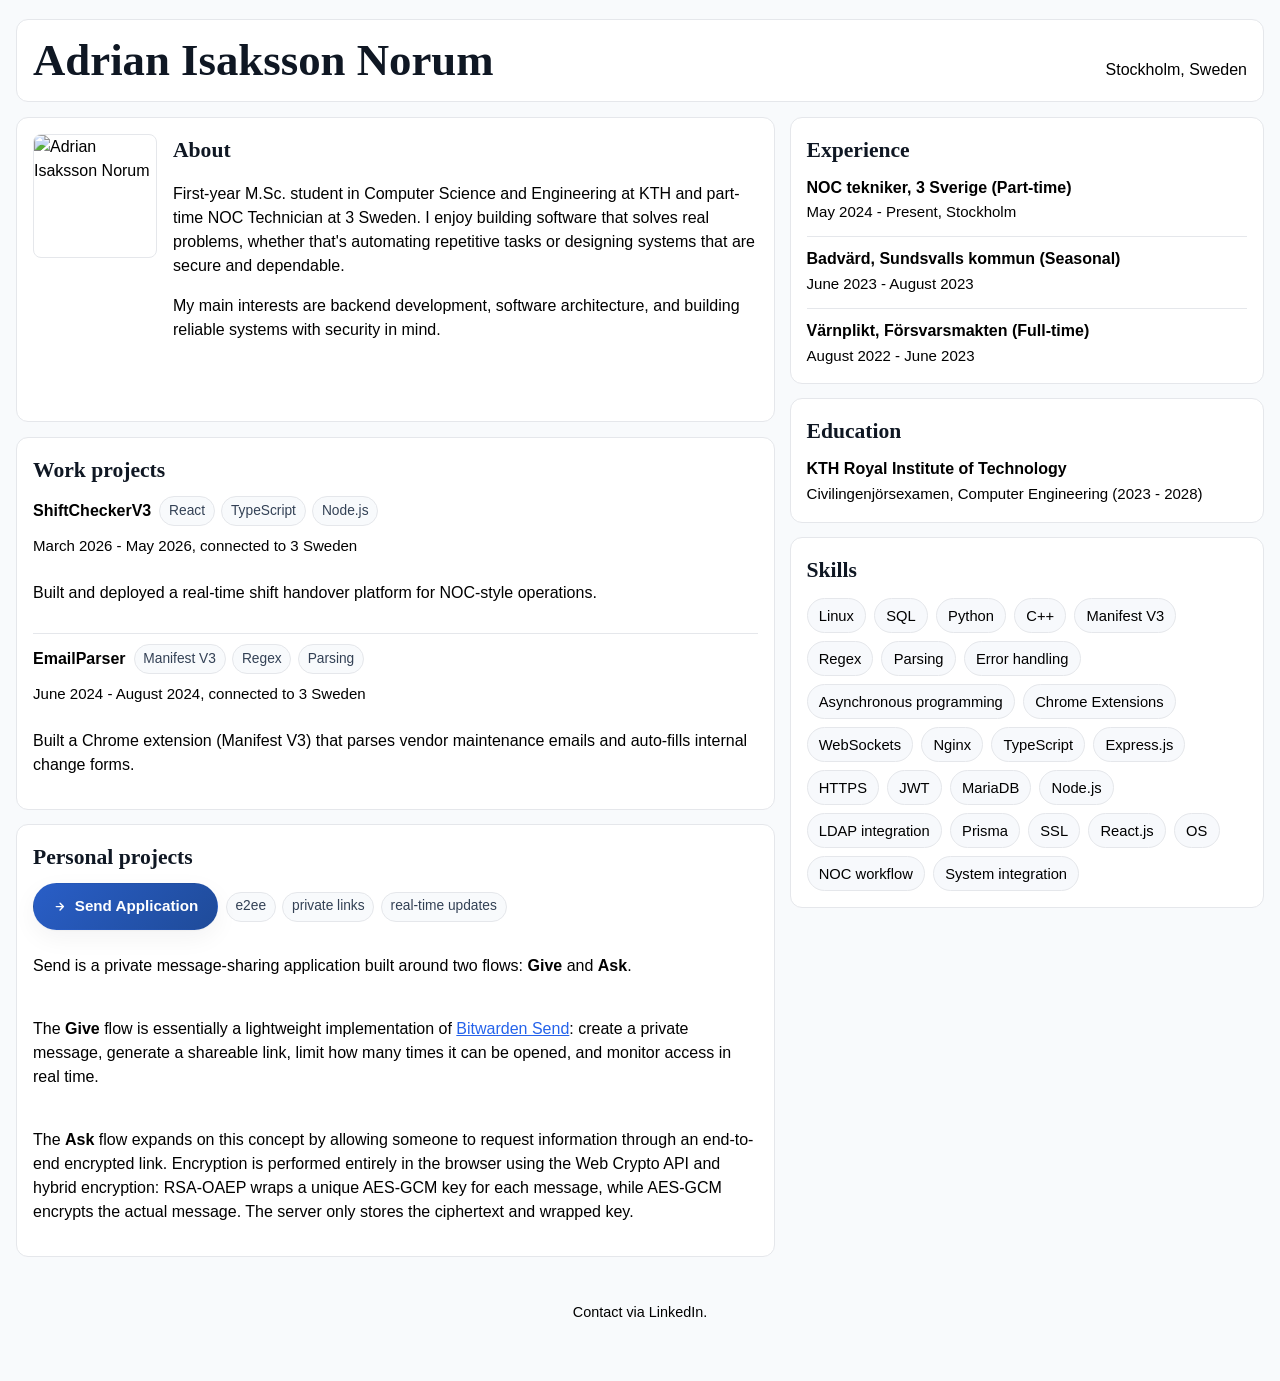
==== landingpage/html/index.html @ bd1caf1e "Icon to clarify clickability of send app" ====
<!doctype html>
<html lang="en">

<head>
    <meta charset="utf-8">
    <meta name="viewport" content="width=device-width, initial-scale=1">
    <title>Adrian Isaksson Norum | Portfolio</title>
    <meta name="description"
        content="Portfolio for Adrian Isaksson Norum, Computer Engineering student at KTH and part-time NOC technician in Stockholm.">
    <link rel="stylesheet" href="styles.css">
</head>

<body>
    <div class="wrap">
        <header class="card header">
            <h1>Adrian Isaksson Norum</h1>
            <p class="subtitle">Stockholm, Sweden</p>
        </header>

        <main class="main-grid">
            <section>
                <article class="card intro">
                    <img src="image.jpeg" alt="Adrian Isaksson Norum">
                    <div>
                        <h2>About</h2>
                        <p>
                            First-year M.Sc. student in Computer Science and Engineering at KTH and part-time NOC
                            Technician at 3 Sweden. I enjoy building software that solves real problems, whether that's
                            automating repetitive tasks or designing systems that are secure and dependable.
                        </p>
                        <p>
                            My main interests are backend development, software architecture, and building reliable
                            systems with security in mind.
                        </p>
                        <div class="links">

                            <a class="btn" href="https://www.linkedin.com/in/adrian-isaksson-norum-4ab1a9296/">
                                <svg xmlns="http://www.w3.org/2000/svg" width="16" height="16" fill="currentColor"
                                    class="bi bi-linkedin" viewBox="0 0 16 16">
                                    <path
                                        d="M0 1.146C0 .513.526 0 1.175 0h13.65C15.474 0 16 .513 16 1.146v13.708c0 .633-.526 1.146-1.175 1.146H1.175C.526 16 0 15.487 0 14.854zm4.943 12.248V6.169H2.542v7.225zm-1.2-8.212c.837 0 1.358-.554 1.358-1.248-.015-.709-.52-1.248-1.342-1.248S2.4 3.226 2.4 3.934c0 .694.521 1.248 1.327 1.248zm4.908 8.212V9.359c0-.216.016-.432.08-.586.173-.431.568-.878 1.232-.878.869 0 1.216.662 1.216 1.634v3.865h2.401V9.25c0-2.22-1.184-3.252-2.764-3.252-1.274 0-1.845.7-2.165 1.193v.025h-.016l.016-.025V6.169h-2.4c.03.678 0 7.225 0 7.225z" />
                                </svg>
                                LinkedIn
                            </a>
                            <a class="btn" href="https://github.com/Mastermetarn">
                                <svg xmlns="http://www.w3.org/2000/svg" width="16" height="16" fill="currentColor"
                                    class="bi bi-github" viewBox="0 0 16 16">
                                    <path
                                        d="M8 0C3.58 0 0 3.58 0 8c0 3.54 2.29 6.53 5.47 7.59.4.07.55-.17.55-.38 0-.19-.01-.82-.01-1.49-2.01.37-2.53-.49-2.69-.94-.09-.23-.48-.94-.82-1.13-.28-.15-.68-.52-.01-.53.63-.01 1.08.58 1.23.82.72 1.21 1.87.87 2.33.66.07-.52.28-.87.51-1.07-1.78-.2-3.64-.89-3.64-3.95 0-.87.31-1.59.82-2.15-.08-.2-.36-1.02.08-2.12 0 0 .67-.21 2.2.82.64-.18 1.32-.27 2-.27s1.36.09 2 .27c1.53-1.04 2.2-.82 2.2-.82.44 1.1.16 1.92.08 2.12.51.56.82 1.27.82 2.15 0 3.07-1.87 3.75-3.65 3.95.29.25.54.73.54 1.48 0 1.07-.01 1.93-.01 2.2 0 .21.15.46.55.38A8.01 8.01 0 0 0 16 8c0-4.42-3.58-8-8-8" />
                                </svg>
                                GitHub
                            </a>
                        </div>
                    </div>
                </article>

                <article class="card">
                    <h2>Work projects</h2>
                    <ul class="list">
                        <li>
                            <div class="project">
                                <div class="project-head">
                                    <p class="role project-name">ShiftCheckerV3</p>
                                    <div class="project-skills">
                                        <span class="project-skill">React</span>
                                        <span class="project-skill">TypeScript</span>
                                        <span class="project-skill">Node.js</span>
                                    </div>
                                </div>
                                <p class="meta">March 2026 - May 2026, connected to 3 Sweden</p>
                                <p>
                                    Built and deployed a real-time shift handover platform for NOC-style operations.
                                </p>
                            </div>
                        </li>
                        <li>
                            <div class="project">
                                <div class="project-head">
                                    <p class="role project-name">EmailParser</p>
                                    <div class="project-skills">
                                        <span class="project-skill">Manifest V3</span>
                                        <span class="project-skill">Regex</span>
                                        <span class="project-skill">Parsing</span>
                                    </div>
                                </div>
                                <p class="meta">June 2024 - August 2024, connected to 3 Sweden</p>
                                <p>
                                    Built a Chrome extension (Manifest V3) that parses vendor maintenance emails and
                                    auto-fills internal change forms.
                                </p>
                            </div>
                        </li>
                    </ul>
                </article>

                <article class="card">
                    <h2>Personal projects</h2>
                    <ul class="list">
                        <li>
                            <div class="project">
                                <div class="project-head">
                                    <!-- <p class="role project-name">Send application</p> -->
                                    <a class="btn primary" href="/send">
                                        <svg class="icon" xmlns="http://www.w3.org/2000/svg" viewBox="0 0 16 16" aria-hidden="true" focusable="false">
                                            <path d="M4.5 8h7M8.5 4.5L12 8l-3.5 3.5" stroke="currentColor" stroke-width="1.5" stroke-linecap="round" stroke-linejoin="round" fill="none" />
                                        </svg>
                                        Send Application
                                    </a>
                                    <div class="project-skills">
                                        <span class="project-skill">e2ee</span>
                                        <span class="project-skill">private links</span>
                                        <span class="project-skill">real-time updates</span>
                                    </div>
                                </div>

                                <p>
                                    Send is a private message-sharing application built around two flows:
                                    <strong>Give</strong> and <strong>Ask</strong>.
                                </p>

                                <p>
                                    The <strong>Give</strong> flow is essentially a lightweight implementation of
                                    <a href="https://bitwarden.com/products/send/" target="_blank"
                                        rel="noopener noreferrer">Bitwarden Send</a>:
                                    create a private message, generate a shareable link, limit how many times it can
                                    be opened, and monitor access in real time.
                                </p>

                                <p>
                                    The <strong>Ask</strong> flow expands on this concept by allowing someone to
                                    request information through an end-to-end encrypted link. Encryption is performed
                                    entirely in the browser using the Web Crypto API and hybrid encryption:
                                    RSA-OAEP wraps a unique AES-GCM key for each message, while AES-GCM encrypts
                                    the actual message. The server only stores the ciphertext and wrapped key.
                                </p>

                            </div>

                        </li>

                    </ul>
                </article>
            </section>

            <aside>
                <article class="card">
                    <h2>Experience</h2>
                    <ul class="list">
                        <li>
                            <p class="role">NOC tekniker, 3 Sverige (Part-time)</p>
                            <p class="meta">May 2024 - Present, Stockholm</p>
                        </li>
                        <li>
                            <p class="role">Badvärd, Sundsvalls kommun (Seasonal)</p>
                            <p class="meta">June 2023 - August 2023</p>
                        </li>
                        <li>
                            <p class="role">Värnplikt, Försvarsmakten (Full-time)</p>
                            <p class="meta">August 2022 - June 2023</p>
                        </li>
                    </ul>
                </article>

                <article class="card">
                    <h2>Education</h2>
                    <p class="role">KTH Royal Institute of Technology</p>
                    <p class="meta">Civilingenjörsexamen, Computer Engineering (2023 - 2028)</p>
                </article>

                <article class="card">
                    <h2>Skills</h2>
                    <div class="skills">
                        <span class="skill">Linux</span>
                        <span class="skill">SQL</span>
                        <span class="skill">Python</span>
                        <span class="skill">C++</span>
                        <span class="skill">Manifest V3</span>
                        <span class="skill">Regex</span>
                        <span class="skill">Parsing</span>
                        <span class="skill">Error handling</span>
                        <span class="skill">Asynchronous programming</span>
                        <span class="skill">Chrome Extensions</span>
                        <span class="skill">WebSockets</span>
                        <span class="skill">Nginx</span>
                        <span class="skill">TypeScript</span>
                        <span class="skill">Express.js</span>
                        <span class="skill">HTTPS</span>
                        <span class="skill">JWT</span>
                        <span class="skill">MariaDB</span>
                        <span class="skill">Node.js</span>
                        <span class="skill">LDAP integration</span>
                        <span class="skill">Prisma</span>
                        <span class="skill">SSL</span>
                        <span class="skill">React.js</span>
                        <span class="skill">OS</span>
                        <span class="skill">NOC workflow</span>
                        <span class="skill">System integration</span>
                    </div>
                </article>
            </aside>
        </main>

        <footer>
            <p>
                Contact via LinkedIn.
            </p>
        </footer>
    </div>
</body>

</html>
---- landingpage/html/styles.css ----
:root {
    --accent: #2563eb;      /* nicer blue */
    --line: #e5e7eb;
    --card: #ffffff;
    --bg: #f8fafc;
}

* {
    box-sizing: border-box;
}

html,
body {
    margin: 0;
    padding: 0;
    background: var(--bg);
    color: var(--text);
}

body {
    font-family: "Source Sans 3", "Trebuchet MS", sans-serif;
    line-height: 1.5;
    min-height: 100vh;
    background: var(--bg);
    color: var(--text);
}

a {
    color: var(--accent);
}

.wrap {
    max-width: var(--max-width);
    margin: 1.2rem auto 2.2rem;
    padding: 0 1rem;
}

.card {
    background: var(--card);
    border: 1px solid var(--line);
    border-radius: 12px;
    padding: 1rem;
    margin-bottom: 0.9rem;
}

.header {
    display: flex;
    justify-content: space-between;
    align-items: baseline;
    gap: 0.8rem;
    flex-wrap: wrap;
}

h1,
h2,
h3 {
    font-family: "Alegreya", Georgia, serif;
    margin: 0;
    color: #0f1723;
}

h1 {
    font-size: clamp(1.8rem, 4.2vw, 2.8rem);
    line-height: 1.1;
}

h2 {
    font-size: 1.35rem;
    margin-bottom: 0.6rem;
}

.subtitle {
    margin: 0.35rem 0 0;
    color: var(--muted);
    font-size: 1rem;
}

.main-grid {
    display: grid;
    grid-template-columns: 1.6fr 1fr;
    gap: 0.9rem;
}

.intro {
    display: grid;
    grid-template-columns: 124px 1fr;
    gap: 1rem;
    align-items: start;
}

.intro img {
    width: 124px;
    height: 124px;
    object-fit: cover;
    border-radius: 8px;
    border: 1px solid var(--line);
}

.links {
    margin-top: 0.9rem;
    display: flex;
    flex-wrap: wrap;
    gap: 0.6rem;
}

.btn {
    display: inline-flex;
    align-items: center;
    justify-content: center;
    gap: 0.45rem;

    padding: 0.7rem 1.15rem;

    border: 1px solid rgba(31, 75, 153, 0.12);
    border-radius: 999px;

    background: rgba(255, 255, 255, 0.75);
    backdrop-filter: blur(10px);

    color: #10213f;
    text-decoration: none;
    font-weight: 600;
    font-size: 0.95rem;

    transition:
        background 180ms ease,
        border-color 180ms ease,
        transform 180ms ease,
        box-shadow 180ms ease,
        color 180ms ease;

    box-shadow:
        0 1px 2px rgba(15, 23, 42, 0.04),
        0 8px 24px rgba(15, 23, 42, 0.05);
}

.btn:hover,
.btn:focus-visible {
    transform: translateY(-2px);

    background: #fff;
    border-color: rgba(31, 75, 153, 0.25);

    box-shadow:
        0 4px 12px rgba(15, 23, 42, 0.08),
        0 14px 30px rgba(31, 75, 153, 0.12);
}

.btn:active {
    transform: translateY(0);
}

.btn.primary {
    background: linear-gradient(135deg, #295ec7, #1f4b99);
    color: white;
    border-color: transparent;
}

.btn.primary:hover,
.btn.primary:focus-visible {
    background: linear-gradient(135deg, #3368d3, #2756b4);
}

/* icon inside buttons */
.btn .icon {
    width: 1em;
    height: 1em;
    display: inline-block;
    vertical-align: middle;
    flex: 0 0 auto;
}


.list {
    list-style: none;
    margin: 0;
    padding: 0;
    display: grid;
    gap: 0.75rem;
}

.list li {
    border-top: 1px solid var(--line);
    padding-top: 0.65rem;
}

.list li:first-child {
    border-top: 0;
    padding-top: 0;
}

.project {
    display: grid;
    gap: 0.45rem;
}

.project-head {
    display: flex;
    flex-wrap: wrap;
    align-items: center;
    gap: 0.5rem;
}

.project-name {
    font-weight: 700;
}

.role {
    font-weight: 700;
    margin: 0;
}

.meta {
    margin: 0.1rem 0 0;
    color: var(--muted);
    font-size: 0.94rem;
}

.project-skills {
    display: flex;
    flex-wrap: wrap;
    gap: 0.4rem;
}

.project-skill {
    display: inline-flex;
    align-items: center;
    padding: 0.24rem 0.55rem;
    border-radius: 999px;
    border: 1px solid var(--line);
    background: #f8fafc;
    font-size: 0.86rem;
    color: #334155;
}

.send-cta {
    display: inline-flex;
    align-items: center;
    gap: 0.45rem;
    padding: 0.8rem 1rem;
    border-radius: 999px;
    border: 1px solid #0f3d91;
    background: linear-gradient(135deg, #1f4b99, #0f3d91);
    color: #fff;
    text-decoration: none;
    font-weight: 700;
    box-shadow: 0 10px 20px rgba(15, 61, 145, 0.2);
}

.send-cta:hover,
.send-cta:focus-visible {
    filter: brightness(1.05);
}

.send-skills {
    margin: 0;
    color: var(--muted);
}

.skills-group {
    margin-top: 0.75rem;
}

.skills-group:first-of-type {
    margin-top: 0;
}

.skills-group h3 {
    font-size: 1rem;
    margin-bottom: 0.35rem;
}

.skills-group ul {
    margin: 0;
    padding-left: 1.1rem;
}

.skills-group li {
    margin: 0.18rem 0;
}

.skills {
    display: flex;
    flex-wrap: wrap;
    gap: 0.5rem;
    margin-top: 0.75rem;
}

.skill {
    display: inline-flex;
    align-items: center;
    padding: 0.34rem 0.7rem;
    border: 1px solid var(--line);
    border-radius: 999px;
    background: #f7f9fc;
    font-size: 0.92rem;
}

footer {
    color: var(--muted);
    font-size: 0.9rem;
    text-align: center;
    padding: 1rem 0 0.5rem;
}

@media (max-width: 840px) {
    .main-grid {
        grid-template-columns: 1fr;
    }

    .intro {
        grid-template-columns: 1fr;
    }

    .intro img {
        width: 100%;
        max-width: 220px;
        height: auto;
    }
}
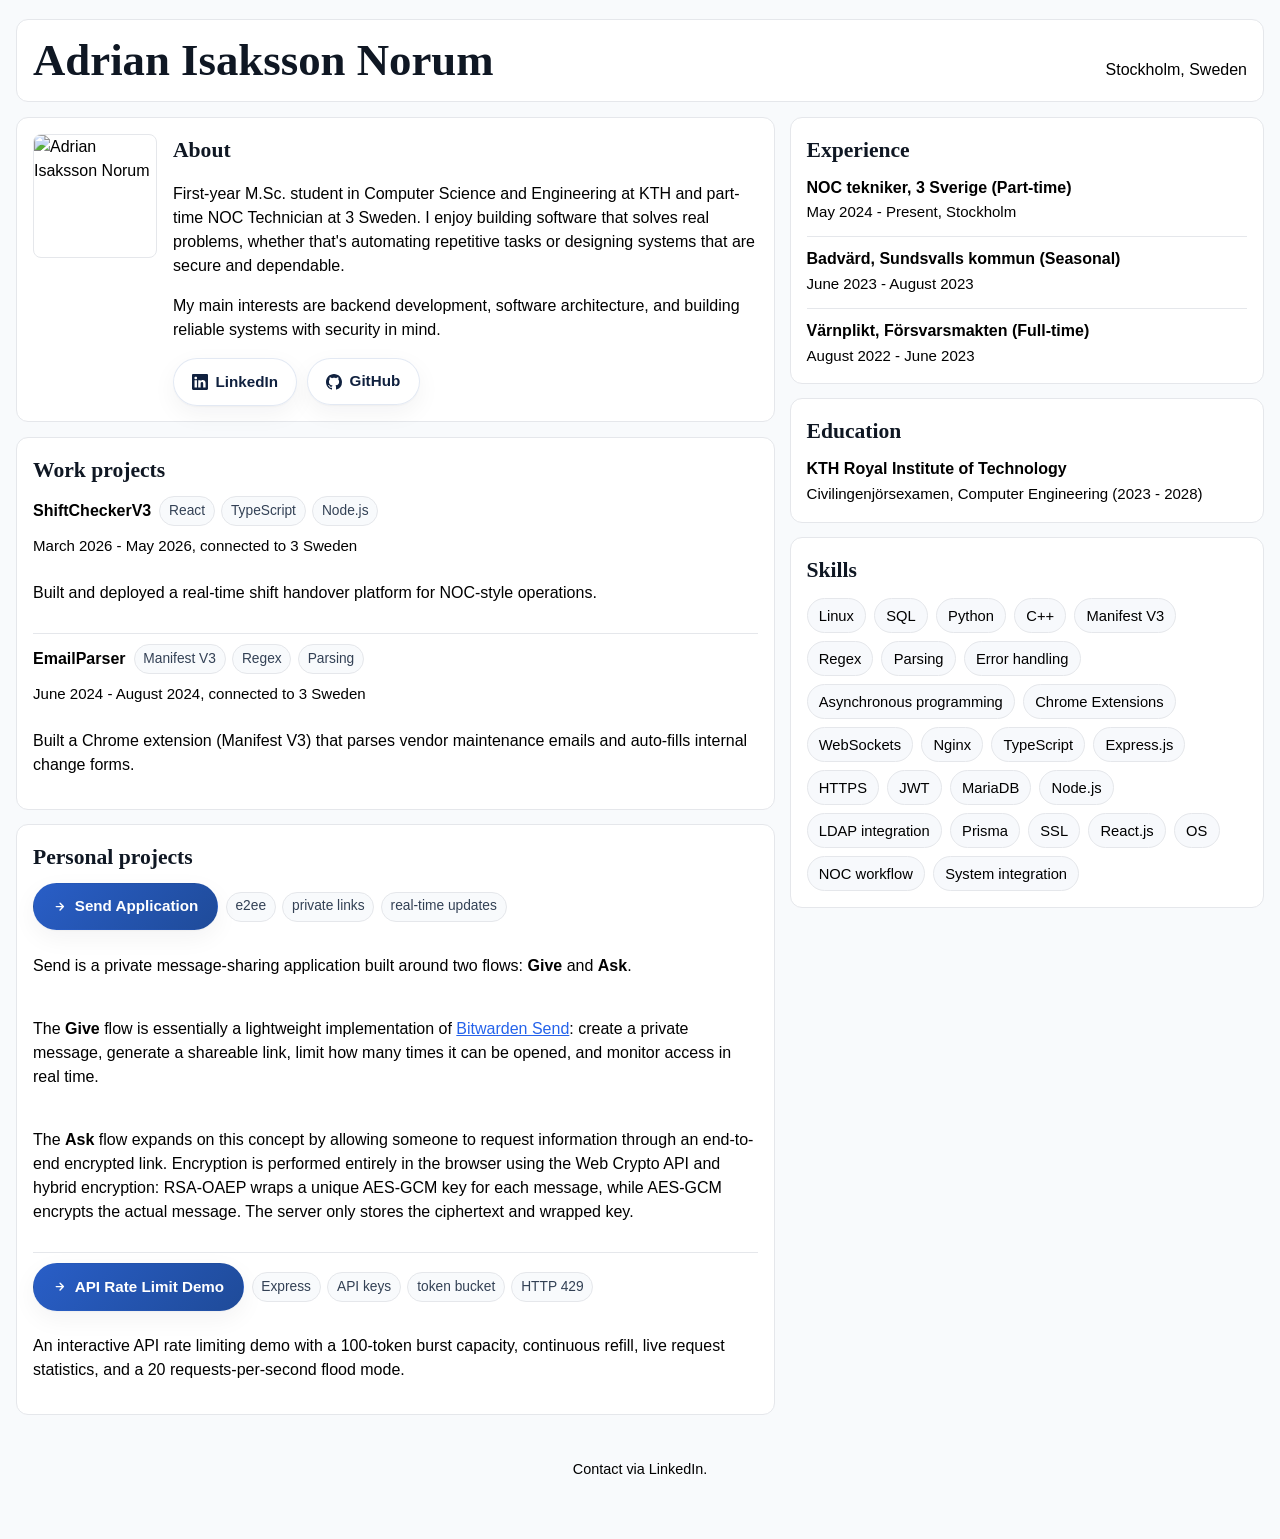
==== commit 8edb7d86: "La till rate limit demo, samt local docker config" ====
--- a/landingpage/html/index.html
+++ b/landingpage/html/index.html
@@ -136,6 +136,31 @@
 
                             </div>
 
+                        </li>
+
+                        <li>
+                            <div class="project">
+                                <div class="project-head">
+                                    <a class="btn primary" href="/rate-limit/">
+                                        <svg class="icon" xmlns="http://www.w3.org/2000/svg" viewBox="0 0 16 16" aria-hidden="true" focusable="false">
+                                            <path d="M4.5 8h7M8.5 4.5L12 8l-3.5 3.5" stroke="currentColor" stroke-width="1.5" stroke-linecap="round" stroke-linejoin="round" fill="none" />
+                                        </svg>
+                                        API Rate Limit Demo
+                                    </a>
+                                    <div class="project-skills">
+                                        <span class="project-skill">Express</span>
+                                        <span class="project-skill">API keys</span>
+                                        <span class="project-skill">token bucket</span>
+                                        <span class="project-skill">HTTP 429</span>
+                                    </div>
+                                </div>
+
+                                <p>
+                                    An interactive API rate limiting demo with a 100-token burst capacity,
+                                    continuous refill, live request statistics, and a 20 requests-per-second
+                                    flood mode.
+                                </p>
+                            </div>
                         </li>
 
                     </ul>
@@ -208,4 +233,4 @@
     </div>
 </body>
 
-</html>+</html>
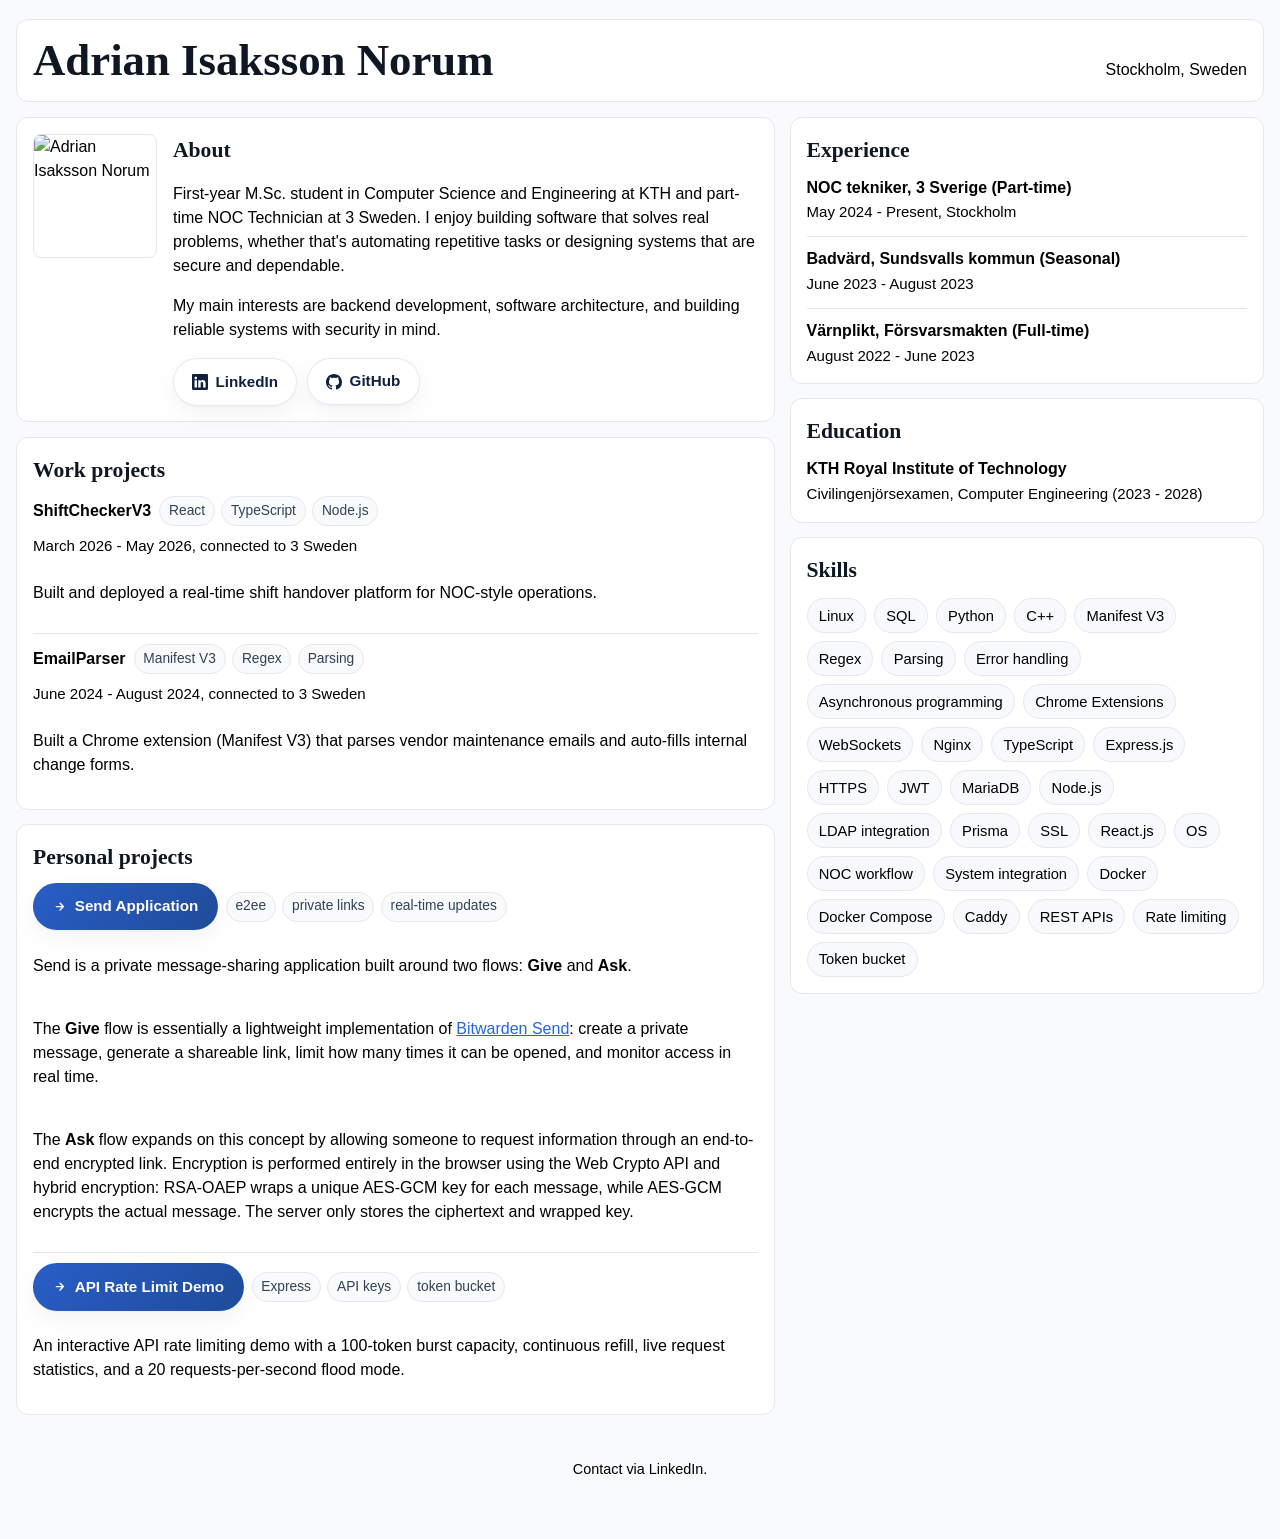
==== commit 821e1ac6: "Updated skills section" ====
--- a/landingpage/html/index.html
+++ b/landingpage/html/index.html
@@ -151,7 +151,6 @@
                                         <span class="project-skill">Express</span>
                                         <span class="project-skill">API keys</span>
                                         <span class="project-skill">token bucket</span>
-                                        <span class="project-skill">HTTP 429</span>
                                     </div>
                                 </div>
 
@@ -220,6 +219,12 @@
                         <span class="skill">OS</span>
                         <span class="skill">NOC workflow</span>
                         <span class="skill">System integration</span>
+                        <span class="skill">Docker</span>
+                        <span class="skill">Docker Compose</span>
+                        <span class="skill">Caddy</span>
+                        <span class="skill">REST APIs</span>
+                        <span class="skill">Rate limiting</span>
+                        <span class="skill">Token bucket</span>
                     </div>
                 </article>
             </aside>
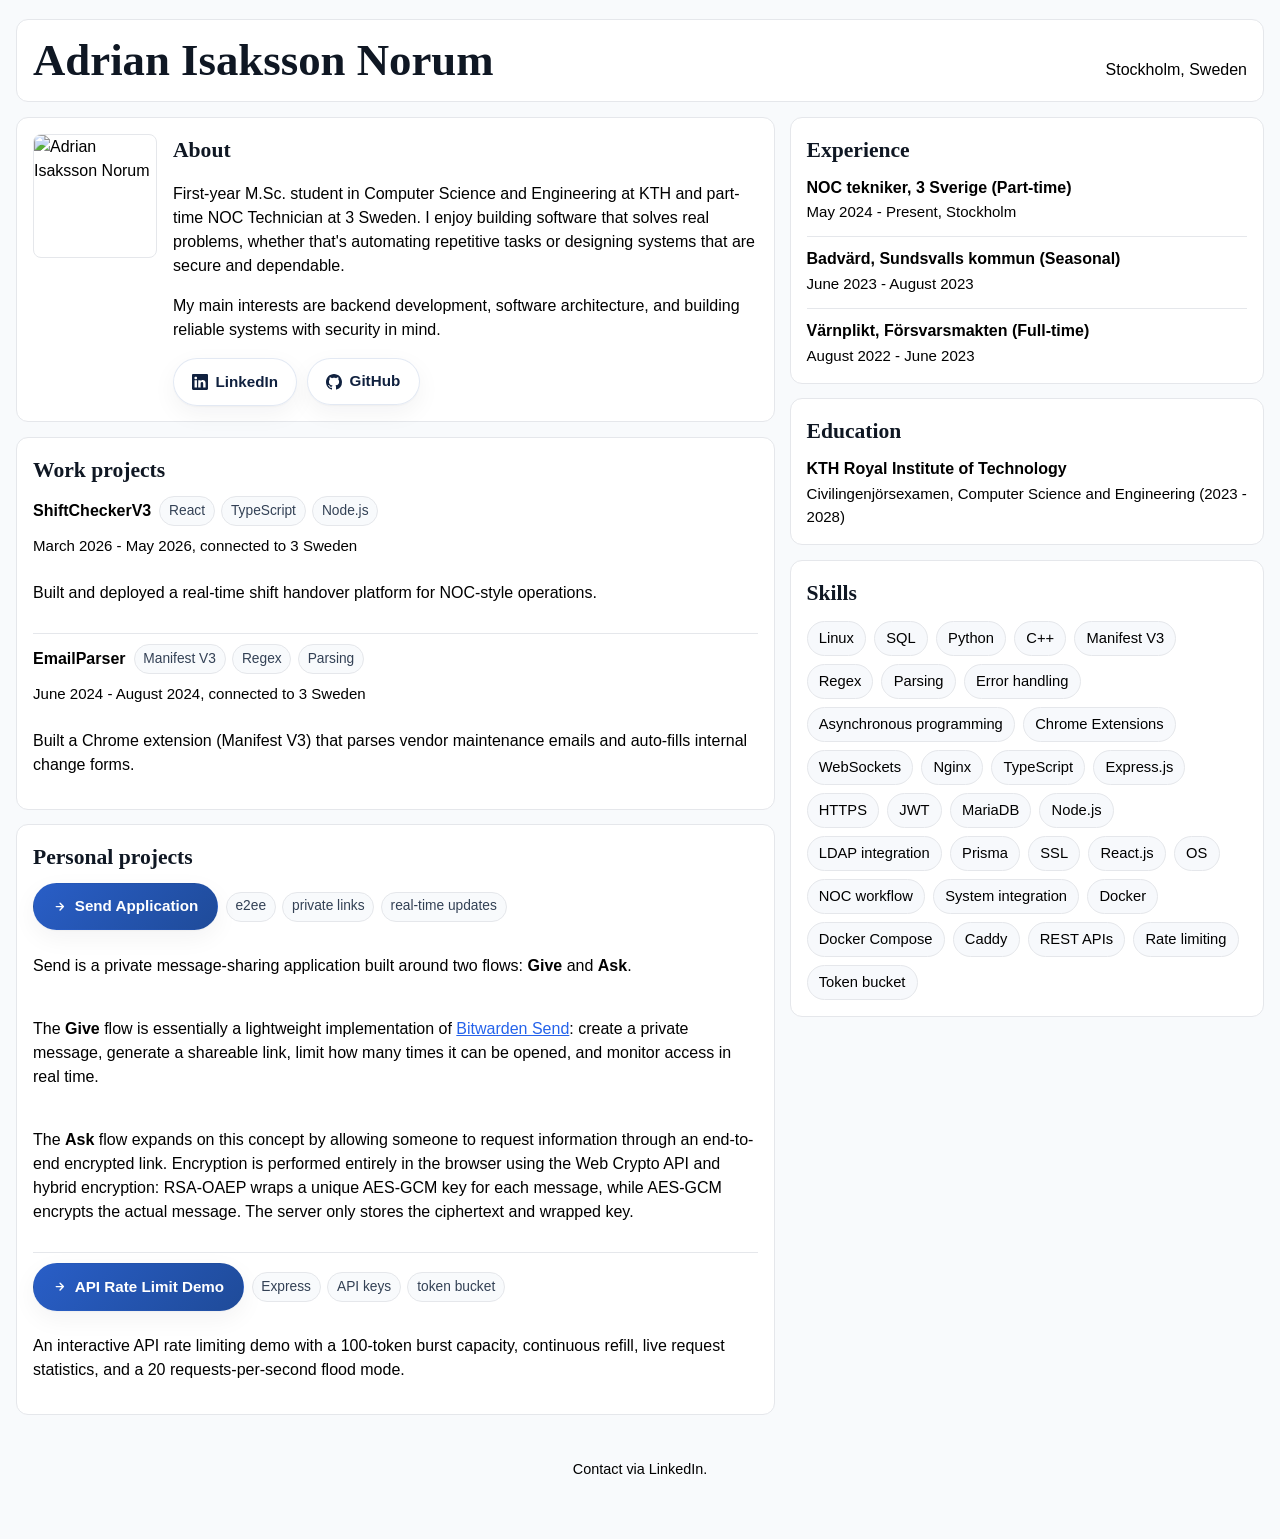
==== commit 0da4e225: "Updated Education card to match actual name of program" ====
--- a/landingpage/html/index.html
+++ b/landingpage/html/index.html
@@ -188,7 +188,7 @@
                 <article class="card">
                     <h2>Education</h2>
                     <p class="role">KTH Royal Institute of Technology</p>
-                    <p class="meta">Civilingenjörsexamen, Computer Engineering (2023 - 2028)</p>
+                    <p class="meta">Civilingenjörsexamen, Computer Science and Engineering (2023 - 2028)</p>
                 </article>
 
                 <article class="card">
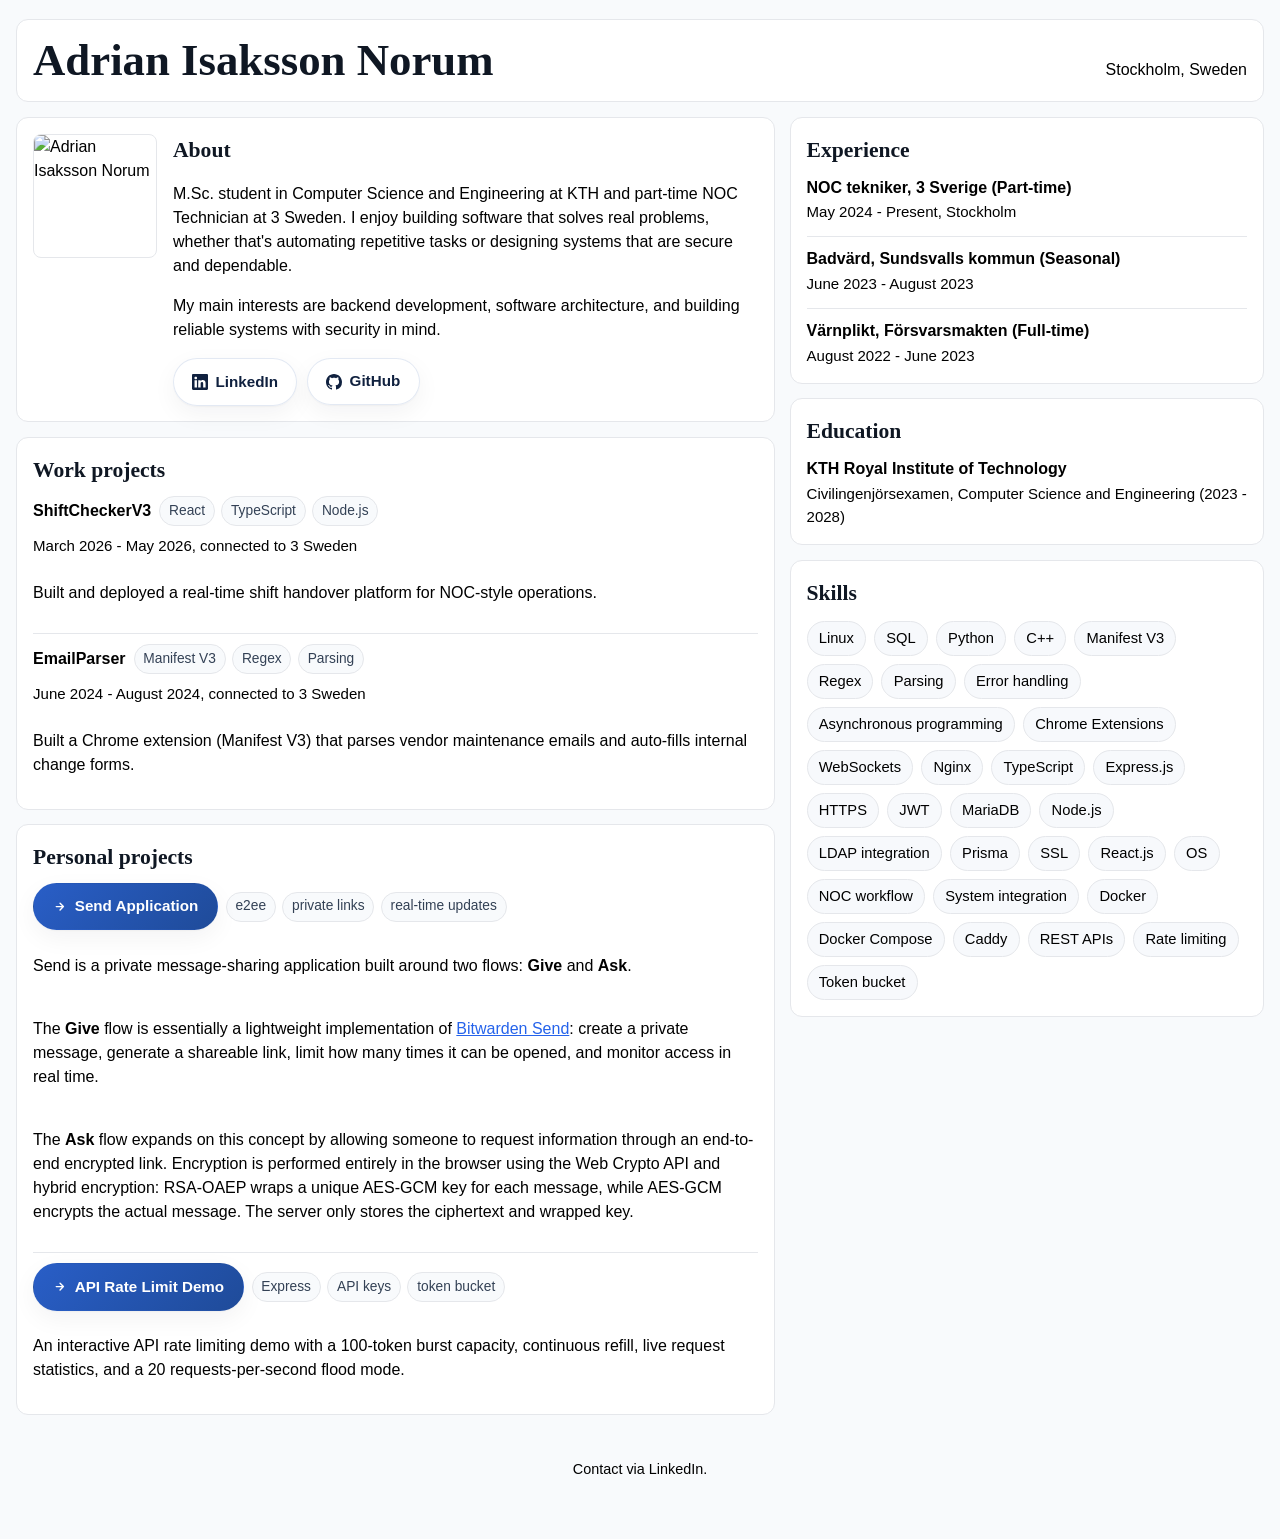
==== commit e5e1f0c3: "Removed First year" ====
--- a/landingpage/html/index.html
+++ b/landingpage/html/index.html
@@ -24,7 +24,7 @@
                     <div>
                         <h2>About</h2>
                         <p>
-                            First-year M.Sc. student in Computer Science and Engineering at KTH and part-time NOC
+                            M.Sc. student in Computer Science and Engineering at KTH and part-time NOC
                             Technician at 3 Sweden. I enjoy building software that solves real problems, whether that's
                             automating repetitive tasks or designing systems that are secure and dependable.
                         </p>
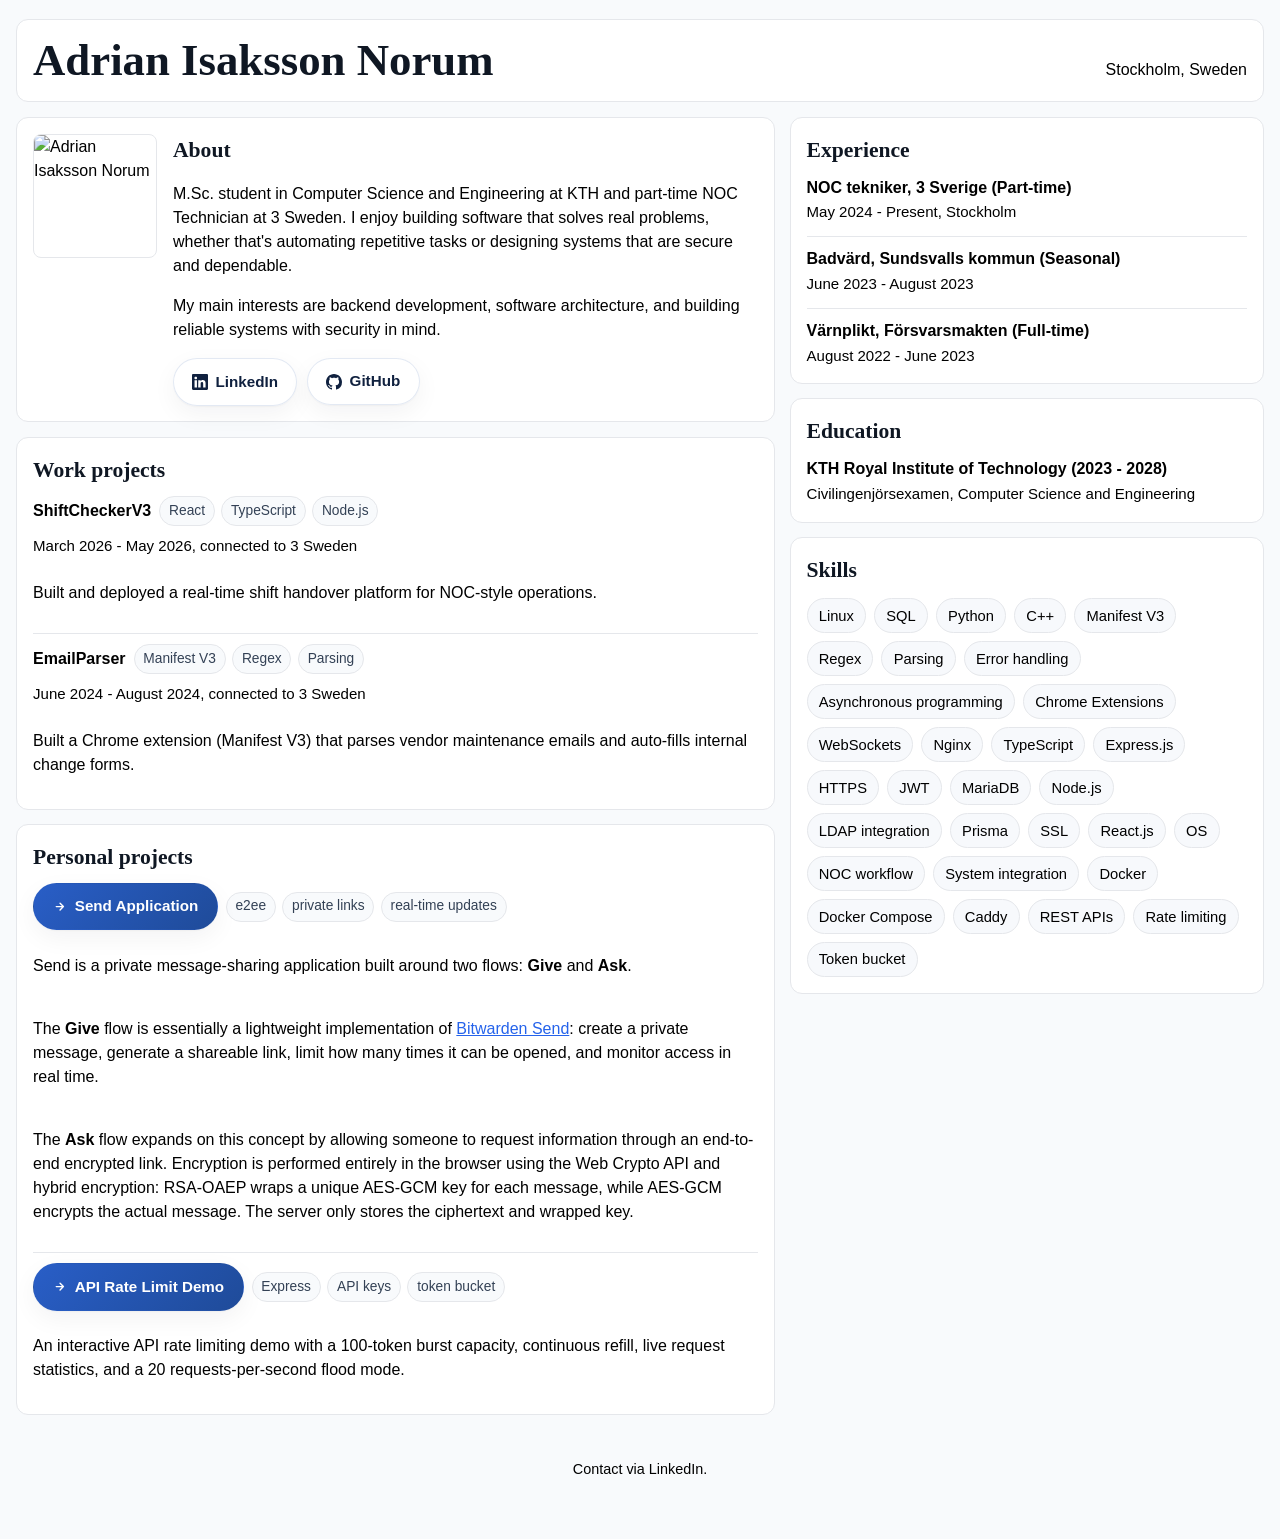
==== commit 23c5ec22: "Moved years for education" ====
--- a/landingpage/html/index.html
+++ b/landingpage/html/index.html
@@ -187,8 +187,8 @@
 
                 <article class="card">
                     <h2>Education</h2>
-                    <p class="role">KTH Royal Institute of Technology</p>
-                    <p class="meta">Civilingenjörsexamen, Computer Science and Engineering (2023 - 2028)</p>
+                    <p class="role">KTH Royal Institute of Technology (2023 - 2028)</p>
+                    <p class="meta">Civilingenjörsexamen, Computer Science and Engineering</p>
                 </article>
 
                 <article class="card">
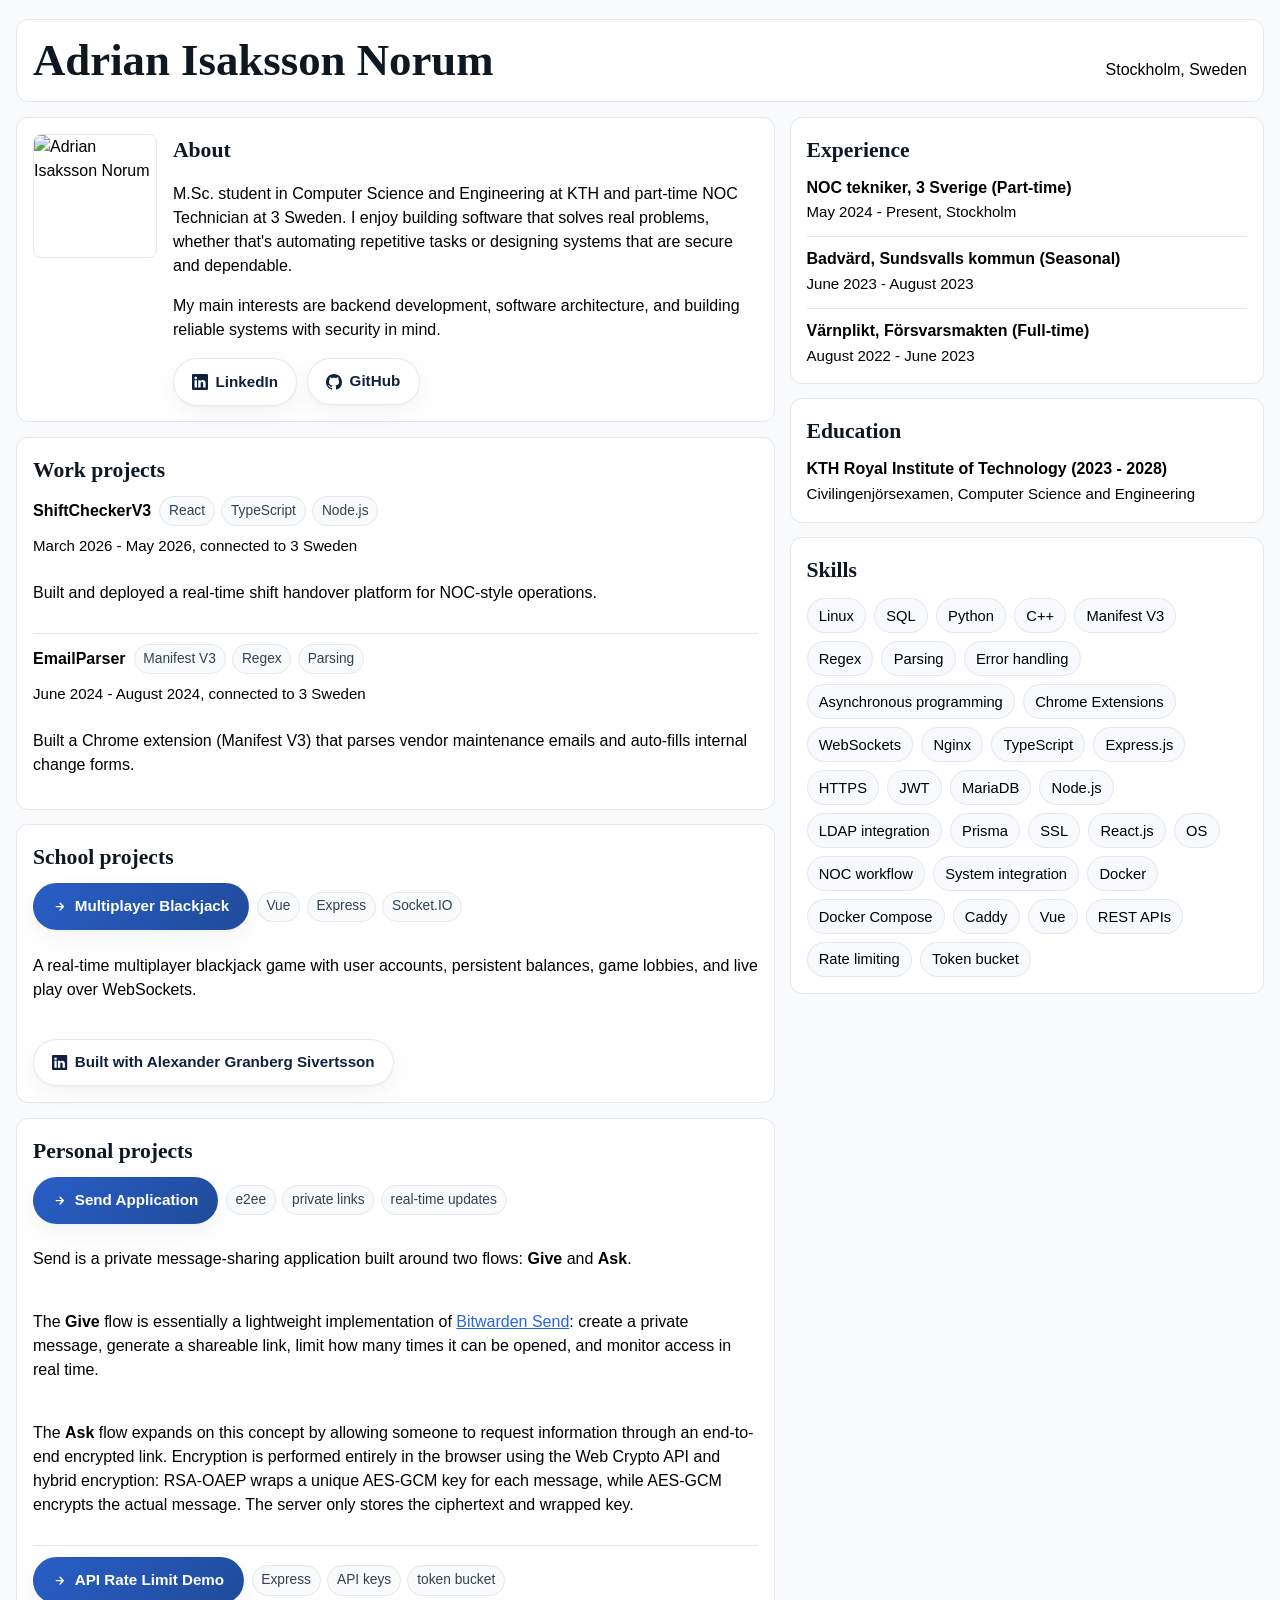
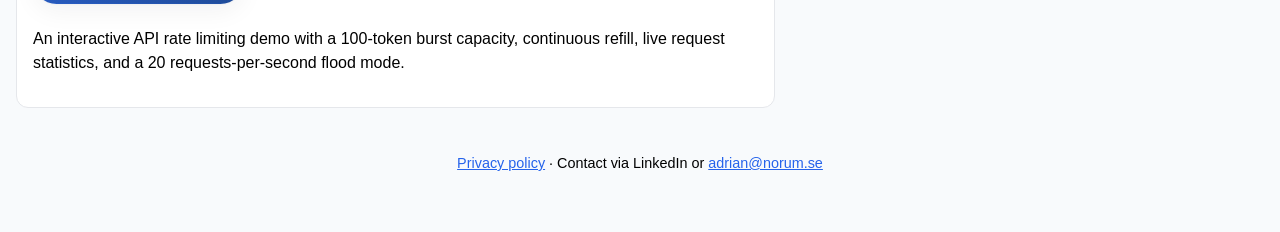
==== commit 86fec31e: "Integrated blackjack now, and privacy policy" ====
--- a/landingpage/html/index.html
+++ b/landingpage/html/index.html
@@ -7,6 +7,7 @@
     <title>Adrian Isaksson Norum | Portfolio</title>
     <meta name="description"
         content="Portfolio for Adrian Isaksson Norum, Computer Engineering student at KTH and part-time NOC technician in Stockholm.">
+    <link rel="icon" type="image/svg+xml" href="favicon.svg">
     <link rel="stylesheet" href="styles.css">
 </head>
 
@@ -88,6 +89,46 @@
                                     Built a Chrome extension (Manifest V3) that parses vendor maintenance emails and
                                     auto-fills internal change forms.
                                 </p>
+                            </div>
+                        </li>
+                    </ul>
+                </article>
+
+                <article class="card">
+                    <h2>School projects</h2>
+                    <ul class="list">
+                        <li>
+                            <div class="project">
+                                <div class="project-head">
+                                    <a class="btn primary" href="/blackjack/">
+                                        <svg class="icon" xmlns="http://www.w3.org/2000/svg" viewBox="0 0 16 16" aria-hidden="true" focusable="false">
+                                            <path d="M4.5 8h7M8.5 4.5L12 8l-3.5 3.5" stroke="currentColor" stroke-width="1.5" stroke-linecap="round" stroke-linejoin="round" fill="none" />
+                                        </svg>
+                                        Multiplayer Blackjack
+                                    </a>
+                                    <div class="project-skills">
+                                        <span class="project-skill">Vue</span>
+                                        <span class="project-skill">Express</span>
+                                        <span class="project-skill">Socket.IO</span>
+                                    </div>
+                                </div>
+                                <p>
+                                    A real-time multiplayer blackjack game with user accounts, persistent balances,
+                                    game lobbies, and live play over WebSockets.
+                                </p>
+                                <div class="links">
+                                    <a class="btn"
+                                        href="https://www.linkedin.com/in/alexander-granberg-sivertsson-b22330300/"
+                                        target="_blank" rel="noopener noreferrer"
+                                        aria-label="Alexander Granberg Sivertsson on LinkedIn">
+                                        <svg class="icon" xmlns="http://www.w3.org/2000/svg" viewBox="0 0 16 16"
+                                            aria-hidden="true" focusable="false">
+                                            <path fill="currentColor"
+                                                d="M0 1.146C0 .513.526 0 1.175 0h13.65C15.474 0 16 .513 16 1.146v13.708C16 15.487 15.474 16 14.825 16H1.175C.526 16 0 15.487 0 14.854V1.146zm4.943 12.248V6.169H2.542v7.225h2.401zm-1.2-8.212c.837 0 1.358-.554 1.358-1.248-.015-.709-.52-1.248-1.342-1.248S2.4 3.226 2.4 3.934c0 .694.521 1.248 1.327 1.248h.016zm4.908 8.212V9.359c0-.216.016-.432.08-.586.173-.431.568-.878 1.232-.878.869 0 1.216.662 1.216 1.634v3.865h2.401V9.25c0-2.22-1.184-3.252-2.764-3.252-1.274 0-1.845.7-2.165 1.193v.025h-.016l.016-.025V6.169h-2.4c.03.678 0 7.225 0 7.225h2.4z" />
+                                        </svg>
+                                        Built with Alexander Granberg Sivertsson
+                                    </a>
+                                </div>
                             </div>
                         </li>
                     </ul>
@@ -222,6 +263,7 @@
                         <span class="skill">Docker</span>
                         <span class="skill">Docker Compose</span>
                         <span class="skill">Caddy</span>
+                        <span class="skill">Vue</span>
                         <span class="skill">REST APIs</span>
                         <span class="skill">Rate limiting</span>
                         <span class="skill">Token bucket</span>
@@ -232,7 +274,8 @@
 
         <footer>
             <p>
-                Contact via LinkedIn.
+                <a href="/privacy.html">Privacy policy</a>
+                · Contact via LinkedIn or <a href="mailto:adrian@norum.se">adrian@norum.se</a>
             </p>
         </footer>
     </div>
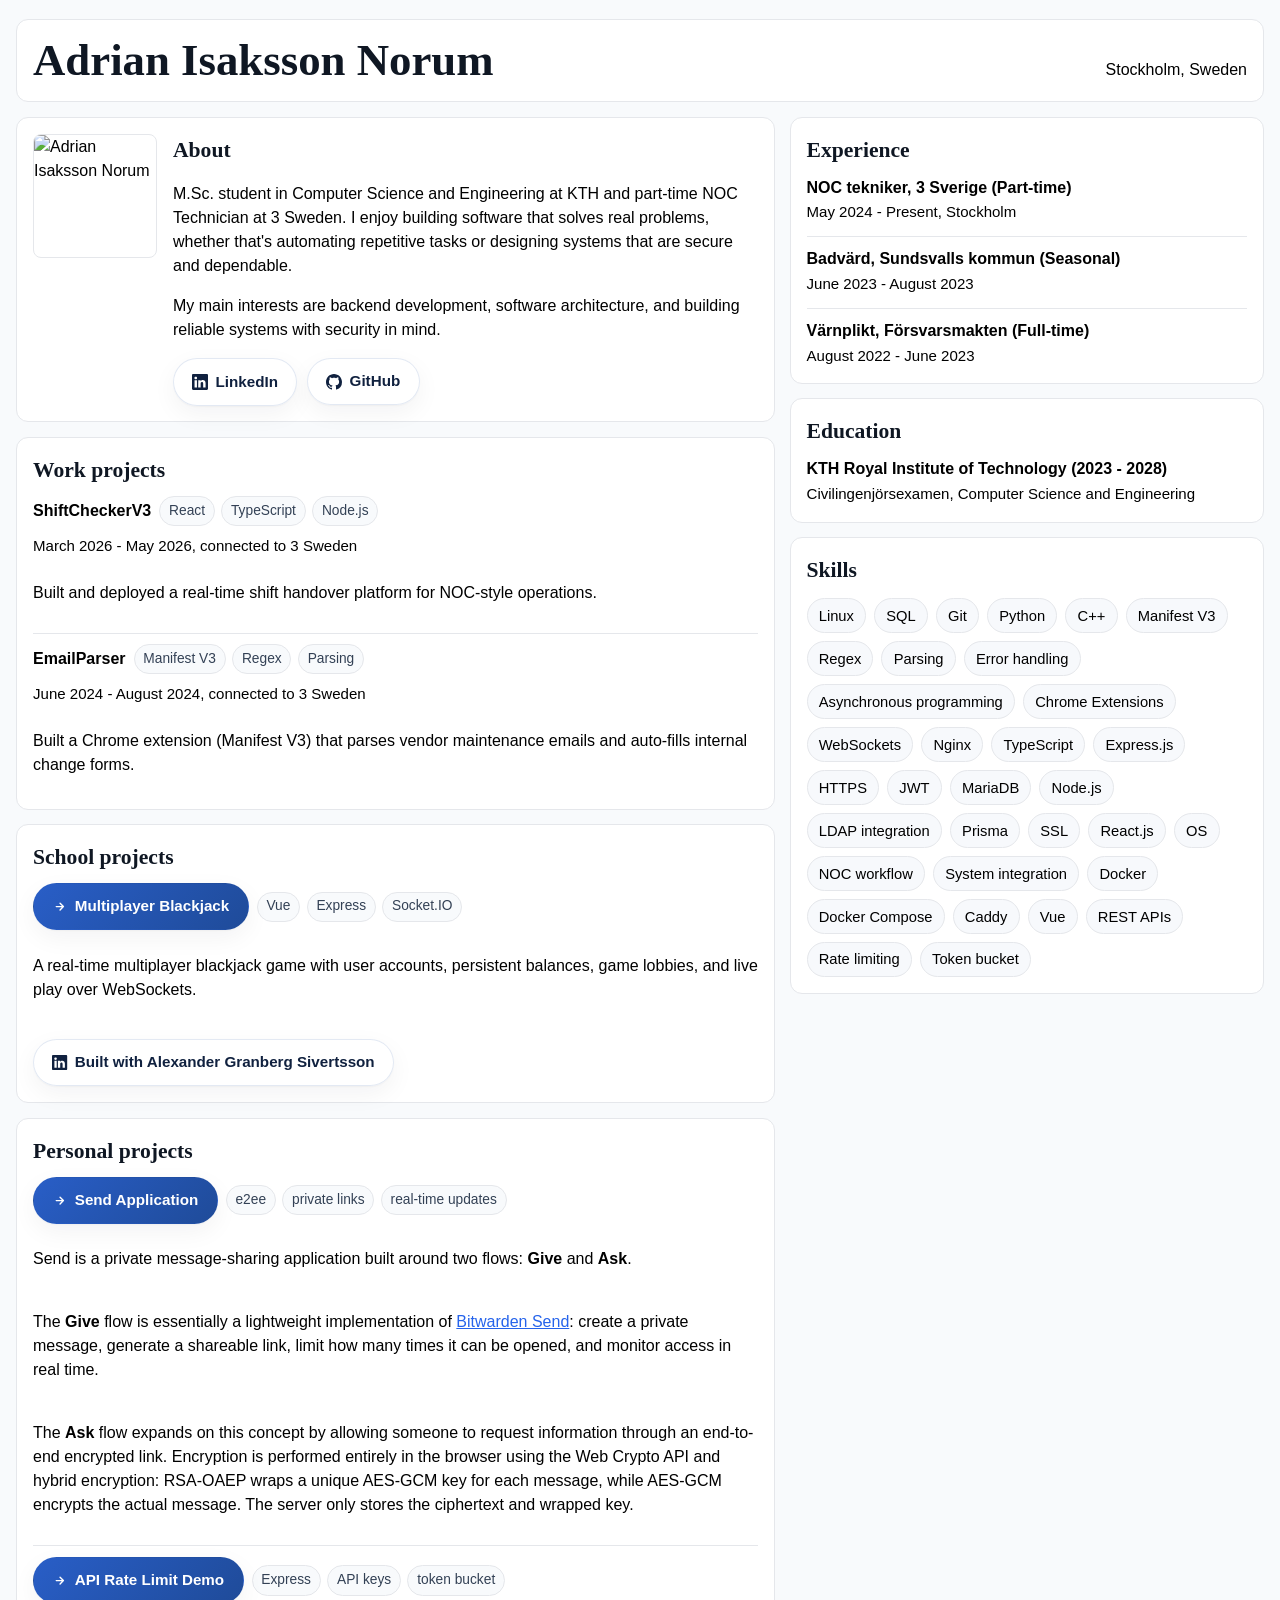
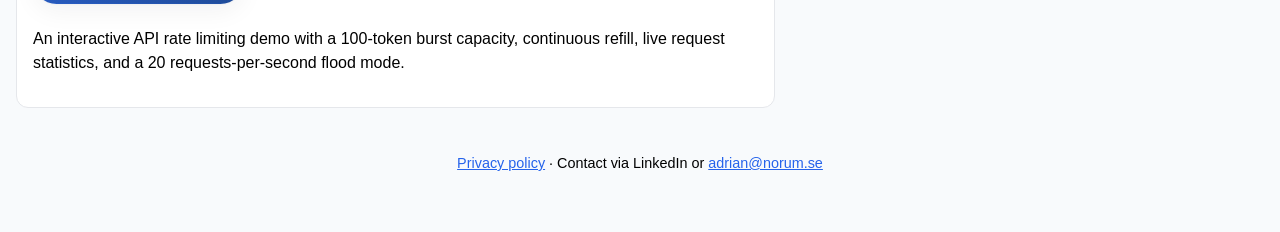
==== commit 6e844dff: "Added Git as skill" ====
--- a/landingpage/html/index.html
+++ b/landingpage/html/index.html
@@ -237,6 +237,7 @@
                     <div class="skills">
                         <span class="skill">Linux</span>
                         <span class="skill">SQL</span>
+                        <span class="skill">Git</span>
                         <span class="skill">Python</span>
                         <span class="skill">C++</span>
                         <span class="skill">Manifest V3</span>
